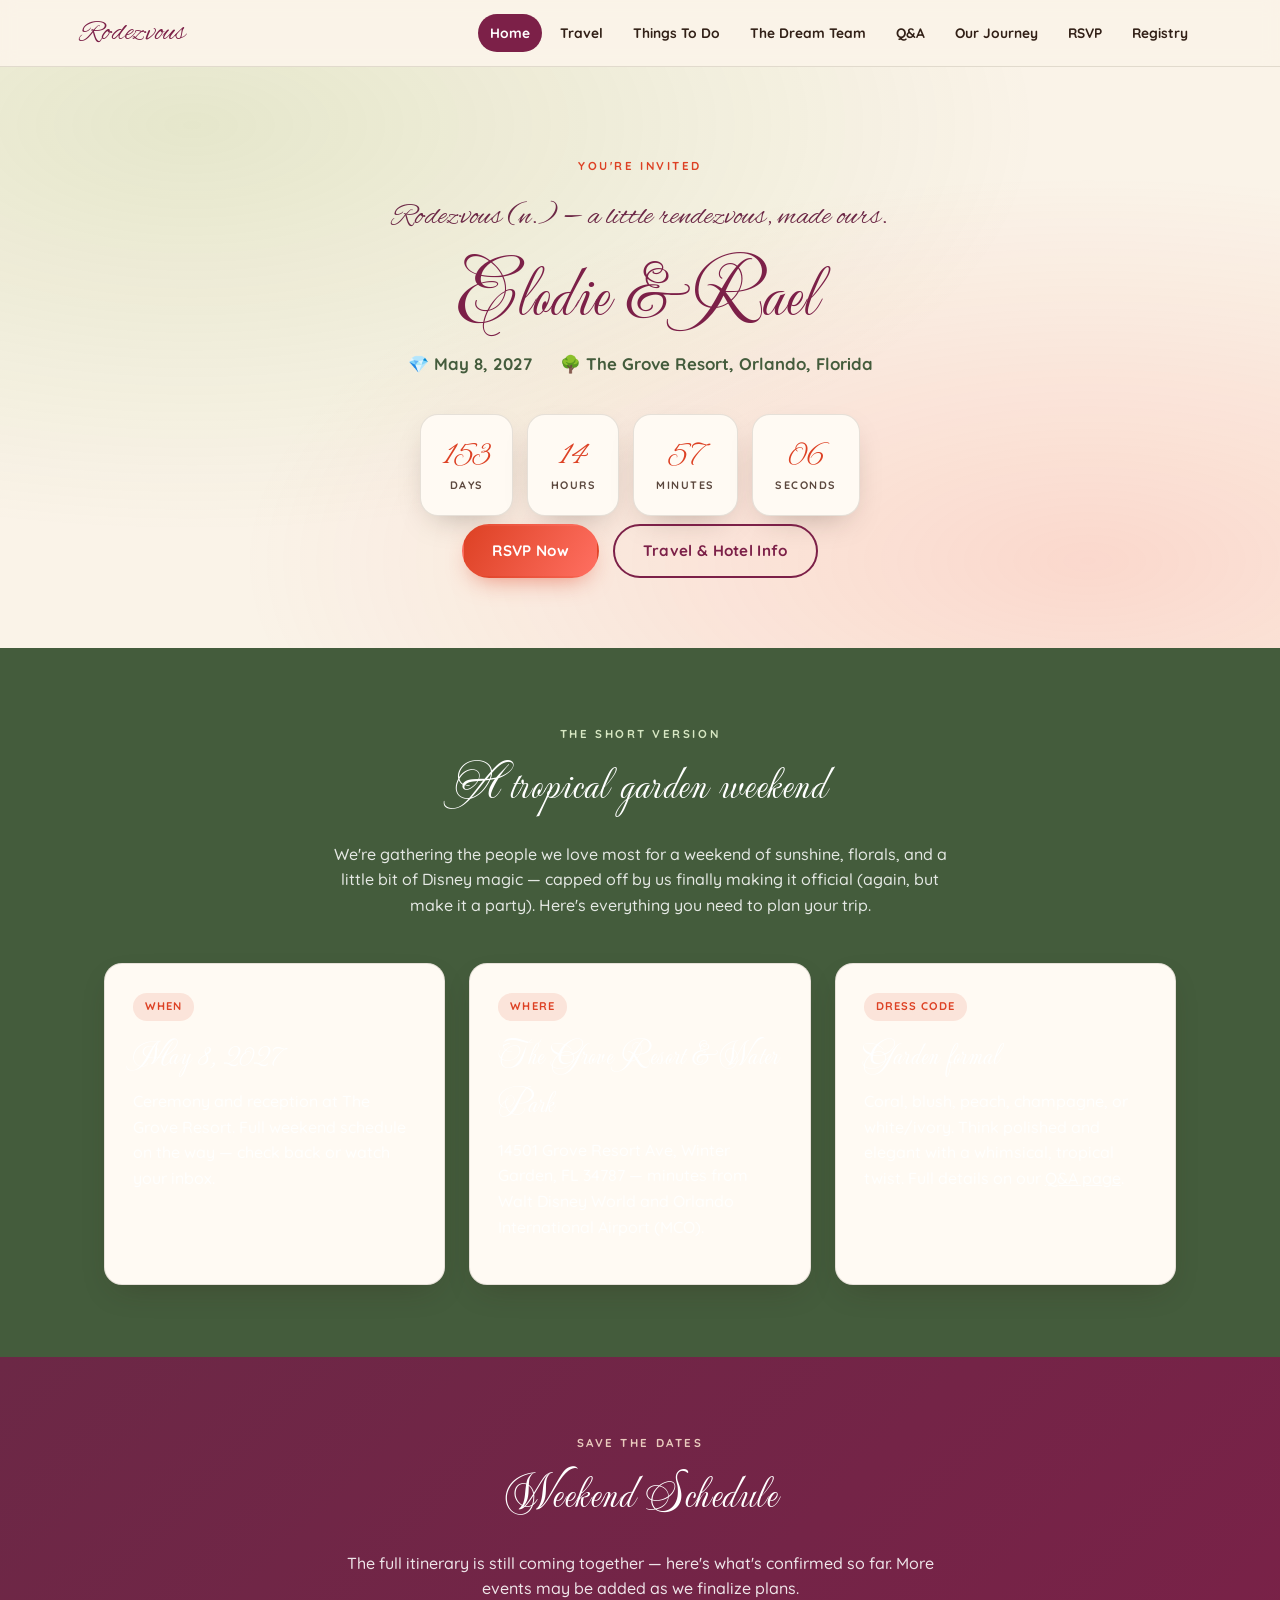
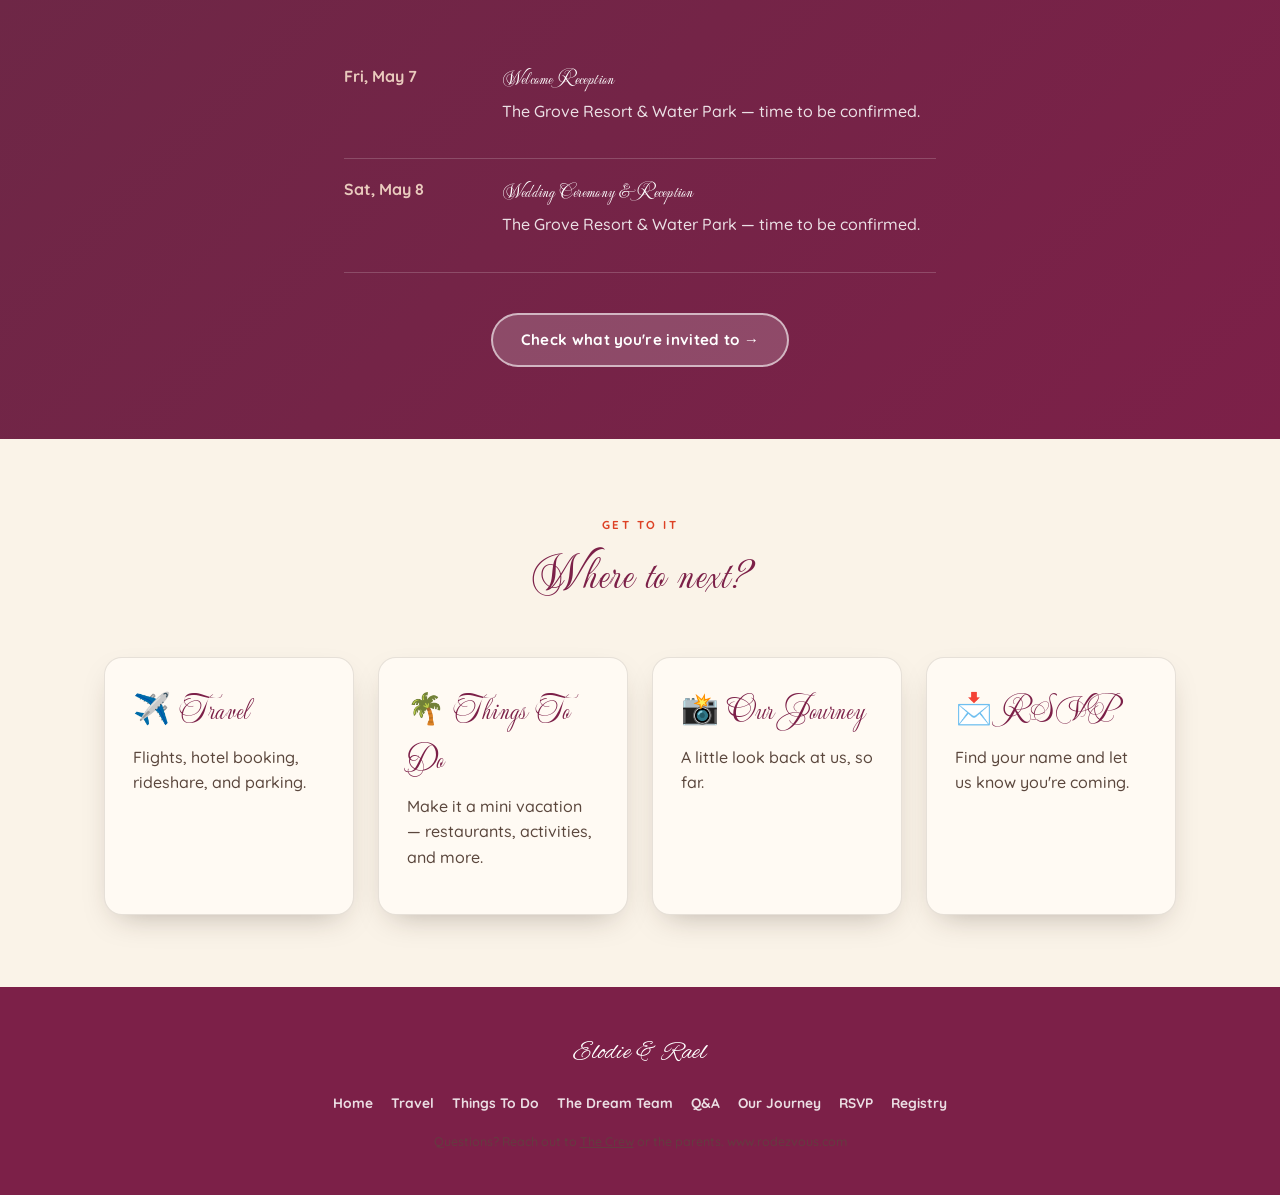
==== index.html @ 7ddf90a0 "Initial build: Ro·dez·vous wedding site for Elodie & Rael Static multi-page site (home, travel, thin" ====
<!DOCTYPE html>
<html lang="en">
<head>
<meta charset="UTF-8">
<meta name="viewport" content="width=device-width, initial-scale=1.0">
<title>Ro·dez·vous — Elodie &amp; Rael</title>
<meta name="description" content="Elodie Jean-Philippe &amp; Nathaniel &quot;Rael&quot; Rodriguez are getting married May 8, 2027 at The Grove Resort, Orlando, FL. Join us for our little rendezvous.">
<link rel="preconnect" href="https://fonts.googleapis.com">
<link rel="preconnect" href="https://fonts.gstatic.com" crossorigin>
<link href="https://fonts.googleapis.com/css2?family=Alex+Brush&family=Mea+Culpa&family=Quicksand:wght@500;600;700&display=swap" rel="stylesheet">
<link rel="stylesheet" href="css/style.css">
</head>
<body>

<header class="site-header">
  <nav class="nav wrap">
    <a class="brand" href="index.html">Ro·dez·vous</a>
    <button class="nav-toggle" aria-label="Toggle menu" aria-expanded="false">&#9776; Menu</button>
    <ul class="nav-links">
      <li><a href="index.html" aria-current="page">Home</a></li>
      <li><a href="travel.html">Travel</a></li>
      <li><a href="things-to-do.html">Things To Do</a></li>
      <li><a href="dream-team.html">The Dream Team</a></li>
      <li><a href="faq.html">Q&amp;A</a></li>
      <li><a href="gallery.html">Our Journey</a></li>
      <li><a href="rsvp.html">RSVP</a></li>
      <li><a href="registry.html">Registry</a></li>
    </ul>
  </nav>
</header>

<main>

  <section class="hero">
    <div class="wrap">
      <span class="eyebrow">You're invited</span>
      <span class="script-lg">Ro&middot;dez&middot;vous (n.) — a little rendezvous, made ours.</span>
      <h1>Elodie &amp; Rael</h1>

      <div class="hero-meta">
        <span>&#128142; May 8, 2027</span>
        <span>&#127795; The Grove Resort, Orlando, Florida</span>
      </div>

      <div class="countdown" data-countdown>
        <div class="unit"><span class="num" data-days>--</span><span class="label">Days</span></div>
        <div class="unit"><span class="num" data-hours>--</span><span class="label">Hours</span></div>
        <div class="unit"><span class="num" data-mins>--</span><span class="label">Minutes</span></div>
        <div class="unit"><span class="num" data-secs>--</span><span class="label">Seconds</span></div>
      </div>

      <div class="hero-actions">
        <a class="btn btn-primary" href="rsvp.html">RSVP Now</a>
        <a class="btn btn-outline" href="travel.html">Travel &amp; Hotel Info</a>
      </div>
    </div>
  </section>

  <section class="band-fern">
    <div class="wrap section-head">
      <span class="eyebrow">The short version</span>
      <h2>A tropical garden weekend</h2>
      <p>We're gathering the people we love most for a weekend of sunshine, florals, and a little bit of Disney magic — capped off by us finally making it official (again, but make it a party). Here's everything you need to plan your trip.</p>
    </div>
    <div class="wrap grid grid-3">
      <div class="card">
        <span class="tag">When</span>
        <h3>May 8, 2027</h3>
        <p>Ceremony and reception at The Grove Resort. Full weekend schedule on the way — check back or watch your inbox.</p>
      </div>
      <div class="card">
        <span class="tag">Where</span>
        <h3>The Grove Resort &amp; Water Park</h3>
        <p>14501 Grove Resort Ave, Winter Garden, FL 34787 — minutes from Walt Disney World and Orlando International Airport (MCO).</p>
      </div>
      <div class="card">
        <span class="tag">Dress code</span>
        <h3>Garden formal</h3>
        <p>Coral, blush, peach, champagne, or white/ivory. Think polished and elegant with a whimsical, tropical twist. Full details on our <a href="faq.html">Q&amp;A page</a>.</p>
      </div>
    </div>
  </section>

  <section class="band-plum">
    <div class="wrap section-head">
      <span class="eyebrow">Save the dates</span>
      <h2>Weekend Schedule</h2>
      <p>The full itinerary is still coming together — here's what's confirmed so far. More events may be added as we finalize plans.</p>
    </div>
    <div class="wrap" style="max-width:640px;">
      <ul class="timeline">
        <li>
          <span class="when">Fri, May 7</span>
          <div>
            <h3 style="font-size:1.2rem; margin-bottom:4px;">Welcome Reception</h3>
            <p style="color:rgba(255,255,255,0.86);">The Grove Resort &amp; Water Park — time to be confirmed.</p>
          </div>
        </li>
        <li>
          <span class="when">Sat, May 8</span>
          <div>
            <h3 style="font-size:1.2rem; margin-bottom:4px;">Wedding Ceremony &amp; Reception</h3>
            <p style="color:rgba(255,255,255,0.86);">The Grove Resort &amp; Water Park — time to be confirmed.</p>
          </div>
        </li>
      </ul>
      <div class="center mt-lg">
        <a class="btn btn-ghost" href="rsvp.html">Check what you're invited to &rarr;</a>
      </div>
    </div>
  </section>

  <section class="band-cream">
    <div class="wrap section-head">
      <span class="eyebrow">Get to it</span>
      <h2>Where to next?</h2>
    </div>
    <div class="wrap grid grid-4">
      <a class="card" href="travel.html" style="text-decoration:none;">
        <h3>&#9992;&#65039; Travel</h3>
        <p>Flights, hotel booking, rideshare, and parking.</p>
      </a>
      <a class="card" href="things-to-do.html" style="text-decoration:none;">
        <h3>&#127796; Things To Do</h3>
        <p>Make it a mini vacation — restaurants, activities, and more.</p>
      </a>
      <a class="card" href="gallery.html" style="text-decoration:none;">
        <h3>&#128248; Our Journey</h3>
        <p>A little look back at us, so far.</p>
      </a>
      <a class="card" href="rsvp.html" style="text-decoration:none;">
        <h3>&#128233; RSVP</h3>
        <p>Find your name and let us know you're coming.</p>
      </a>
    </div>
  </section>

</main>

<footer class="site-footer">
  <div class="wrap">
    <span class="script" style="font-family:var(--font-script); font-size:1.6rem;">Elodie &amp; Rael</span>
    <ul class="footer-links">
      <li><a href="index.html">Home</a></li>
      <li><a href="travel.html">Travel</a></li>
      <li><a href="things-to-do.html">Things To Do</a></li>
      <li><a href="dream-team.html">The Dream Team</a></li>
      <li><a href="faq.html">Q&amp;A</a></li>
      <li><a href="gallery.html">Our Journey</a></li>
      <li><a href="rsvp.html">RSVP</a></li>
      <li><a href="registry.html">Registry</a></li>
    </ul>
    <p class="fine">Questions? Reach out to <a href="dream-team.html">The Crew</a> or the parents. www.rodezvous.com</p>
  </div>
</footer>

<script src="js/main.js"></script>
</body>
</html>
---- css/style.css ----
/* ==========================================================================
   Ro·dez·vous — Elodie & Rael, May 8 2027
   Shared design system
   ========================================================================== */

:root {
  /* Palette — from the "Tropical Garden Party" mood board (Pantone refs) */
  --coral: #ff6f61;          /* Living Coral 16-1546 */
  --fiesta: #dd4124;         /* Fiesta 17-1564 */
  --honeysuckle: #d94f70;    /* Honeysuckle 17-1740 */
  --beetroot: #7c2048;       /* Beetroot Purple 18-2143 */
  --plum: #6c2846;           /* Magenta Purple 18-2328 */
  --greenery: #88b04b;       /* Greenery 15-0343 */
  --fern: #445c3c;           /* Fern Green 16-6339 */
  --beige: #e9cabd;          /* Beige 14-1118 */
  --cream: #faf3e8;          /* White Asparagus 12-0104 */

  --ink: #322017;
  --ink-soft: #5b473d;
  --paper: #fffaf3;
  --line: rgba(50, 32, 23, 0.12);

  --font-script: 'Alex Brush', cursive;
  --font-head: 'Mea Culpa', cursive;
  --font-body: 'Quicksand', sans-serif;

  --radius: 18px;
  --shadow: 0 12px 32px -14px rgba(50, 32, 23, 0.35);
  --wrap: 1120px;
}

* { box-sizing: border-box; }

html { scroll-behavior: smooth; }

body {
  margin: 0;
  background: var(--cream);
  color: var(--ink);
  font-family: var(--font-body);
  font-weight: 500;
  line-height: 1.6;
  -webkit-font-smoothing: antialiased;
}

img { max-width: 100%; display: block; }

a { color: inherit; }

.wrap {
  max-width: var(--wrap);
  margin: 0 auto;
  padding: 0 24px;
}

h1, h2, h3, .script {
  font-family: var(--font-head);
  font-weight: 400;
  margin: 0 0 0.4em;
  color: var(--beetroot);
  letter-spacing: 0.01em;
}

h1 { font-size: clamp(2.6rem, 6vw, 4.6rem); line-height: 1.1; }
h2 { font-size: clamp(2rem, 4.2vw, 3rem); }
h3 { font-size: clamp(1.4rem, 2.6vw, 1.9rem); }

.eyebrow {
  font-family: var(--font-body);
  font-weight: 700;
  text-transform: uppercase;
  letter-spacing: 0.22em;
  font-size: 0.72rem;
  color: var(--fiesta);
}

.script-lg {
  font-family: var(--font-script);
  font-weight: 400;
  color: var(--plum);
  font-size: clamp(1.3rem, 2.6vw, 1.9rem);
}

p { margin: 0 0 1em; color: var(--ink-soft); }

.lede {
  font-size: 1.1rem;
  max-width: 62ch;
}

/* ---------- buttons ---------- */
.btn {
  display: inline-flex;
  align-items: center;
  gap: 8px;
  font-family: var(--font-body);
  font-weight: 700;
  font-size: 0.95rem;
  letter-spacing: 0.02em;
  padding: 13px 28px;
  border-radius: 999px;
  border: 2px solid transparent;
  cursor: pointer;
  text-decoration: none;
  transition: transform 0.15s ease, box-shadow 0.15s ease, background 0.15s ease, color 0.15s ease;
}
.btn:hover { transform: translateY(-2px); }

.btn-primary {
  background: linear-gradient(120deg, var(--fiesta), var(--coral));
  color: #fff;
  box-shadow: 0 10px 24px -10px rgba(221, 65, 36, 0.6);
}
.btn-primary:hover { box-shadow: 0 14px 30px -10px rgba(221, 65, 36, 0.7); }

.btn-outline {
  background: transparent;
  border-color: var(--beetroot);
  color: var(--beetroot);
}
.btn-outline:hover { background: var(--beetroot); color: #fff; }

.btn-ghost {
  background: rgba(255, 255, 255, 0.18);
  border-color: rgba(255, 255, 255, 0.6);
  color: #fff;
}
.btn-ghost:hover { background: #fff; color: var(--beetroot); }

/* ---------- nav ---------- */
.site-header {
  position: sticky;
  top: 0;
  z-index: 50;
  background: rgba(250, 243, 232, 0.92);
  backdrop-filter: blur(8px);
  border-bottom: 1px solid var(--line);
}

.nav {
  display: flex;
  align-items: center;
  justify-content: space-between;
  padding: 14px 0;
}

.brand {
  font-family: var(--font-script);
  font-size: 1.8rem;
  color: var(--beetroot);
  text-decoration: none;
  line-height: 1;
}

.nav-links {
  display: flex;
  flex-wrap: wrap;
  gap: 4px 6px;
  list-style: none;
  margin: 0;
  padding: 0;
}

.nav-links a {
  display: inline-block;
  padding: 8px 12px;
  border-radius: 999px;
  text-decoration: none;
  font-weight: 700;
  font-size: 0.86rem;
  color: var(--ink);
  transition: background 0.15s ease, color 0.15s ease;
}

.nav-links a:hover,
.nav-links a[aria-current="page"] {
  background: var(--beetroot);
  color: #fff;
}

.nav-toggle {
  display: none;
  background: none;
  border: 2px solid var(--beetroot);
  border-radius: 10px;
  color: var(--beetroot);
  font-size: 1.1rem;
  padding: 8px 12px;
  cursor: pointer;
}

@media (max-width: 860px) {
  .nav-toggle { display: inline-block; }
  .nav-links {
    display: none;
    flex-direction: column;
    width: 100%;
    gap: 4px;
    padding-top: 12px;
  }
  .nav-links.open { display: flex; }
  .nav-links a { width: 100%; text-align: left; }
  .nav { flex-wrap: wrap; }
}

/* ---------- hero ---------- */
.hero {
  position: relative;
  overflow: hidden;
  padding: 90px 0 70px;
  text-align: center;
  background:
    radial-gradient(ellipse at 15% 10%, rgba(136, 176, 75, 0.18), transparent 55%),
    radial-gradient(ellipse at 85% 85%, rgba(255, 111, 97, 0.2), transparent 55%),
    var(--cream);
}

.hero .eyebrow { display: block; margin-bottom: 18px; }

.hero .script-lg { display: block; margin-bottom: 10px; }

.hero h1 { margin-bottom: 14px; }

.hero-meta {
  display: flex;
  flex-wrap: wrap;
  justify-content: center;
  gap: 10px 28px;
  font-weight: 700;
  color: var(--fern);
  margin: 18px 0 32px;
  font-size: 1.05rem;
}

.hero-meta span { display: inline-flex; align-items: center; gap: 8px; }

.hero-actions {
  display: flex;
  flex-wrap: wrap;
  gap: 14px;
  justify-content: center;
  margin-top: 8px;
}

/* ---------- countdown ---------- */
.countdown {
  display: flex;
  flex-wrap: wrap;
  justify-content: center;
  gap: 14px;
  margin: 36px 0 8px;
}

.countdown .unit {
  background: var(--paper);
  border: 1px solid var(--line);
  border-radius: var(--radius);
  padding: 18px 22px;
  min-width: 92px;
  box-shadow: var(--shadow);
}

.countdown .num {
  font-family: var(--font-head);
  font-size: 2.4rem;
  color: var(--fiesta);
  line-height: 1;
  display: block;
}

.countdown .label {
  font-size: 0.68rem;
  text-transform: uppercase;
  letter-spacing: 0.14em;
  font-weight: 700;
  color: var(--ink-soft);
}

/* ---------- sections / bands ---------- */
section { padding: 72px 0; }

.band-fern {
  background: var(--fern);
  color: #fff;
}
.band-fern h2, .band-fern h3, .band-fern .eyebrow, .band-fern .script-lg { color: #fff; }
.band-fern .eyebrow { color: #d7e7c3; }
.band-fern p { color: rgba(255, 255, 255, 0.86); }

.band-plum {
  background: linear-gradient(135deg, var(--plum), var(--beetroot));
  color: #fff;
}
.band-plum h2, .band-plum h3, .band-plum .script-lg { color: #fff; }
.band-plum .eyebrow { color: var(--beige); }
.band-plum p { color: rgba(255, 255, 255, 0.88); }

.band-cream { background: var(--cream); }
.band-paper { background: var(--paper); }

.section-head {
  text-align: center;
  max-width: 680px;
  margin: 0 auto 44px;
}

/* ---------- cards / grids ---------- */
.grid {
  display: grid;
  gap: 24px;
}
.grid-2 { grid-template-columns: repeat(2, 1fr); }
.grid-3 { grid-template-columns: repeat(3, 1fr); }
.grid-4 { grid-template-columns: repeat(4, 1fr); }

@media (max-width: 760px) {
  .grid-2, .grid-3, .grid-4 { grid-template-columns: 1fr; }
}

.card {
  background: var(--paper);
  border: 1px solid var(--line);
  border-radius: var(--radius);
  padding: 28px;
  box-shadow: var(--shadow);
}

.card h3 { margin-bottom: 10px; }

.tag {
  display: inline-block;
  font-size: 0.7rem;
  font-weight: 700;
  text-transform: uppercase;
  letter-spacing: 0.1em;
  padding: 5px 12px;
  border-radius: 999px;
  background: rgba(221, 65, 36, 0.12);
  color: var(--fiesta);
  margin-bottom: 10px;
}

.placeholder-note {
  border: 1.5px dashed var(--fiesta);
  background: rgba(255, 111, 97, 0.08);
  border-radius: 12px;
  padding: 14px 18px;
  font-size: 0.88rem;
  color: var(--fiesta);
  font-weight: 700;
}

/* ---------- FAQ ---------- */
.faq-item {
  border-bottom: 1px solid var(--line);
  padding: 26px 0;
}
.faq-item h3 { font-family: var(--font-script); font-size: 1.7rem; color: var(--honeysuckle); margin-bottom: 8px; }

/* ---------- timeline (schedule) ---------- */
.timeline { list-style: none; margin: 0; padding: 0; }
.timeline li {
  display: grid;
  grid-template-columns: 140px 1fr;
  gap: 18px;
  padding: 18px 0;
  border-bottom: 1px solid rgba(255, 255, 255, 0.18);
}
.timeline .when { font-weight: 700; color: var(--beige); }
@media (max-width: 600px) {
  .timeline li { grid-template-columns: 1fr; gap: 4px; }
}

/* ---------- gallery ---------- */
.gallery {
  columns: 3 260px;
  column-gap: 18px;
}
.gallery figure {
  margin: 0 0 18px;
  break-inside: avoid;
  border-radius: var(--radius);
  overflow: hidden;
  box-shadow: var(--shadow);
  opacity: 0;
  transform: translateY(24px);
  transition: opacity 0.6s ease, transform 0.6s ease;
}
.gallery figure.in-view { opacity: 1; transform: translateY(0); }

.photo-placeholder {
  aspect-ratio: 4 / 5;
  display: flex;
  align-items: center;
  justify-content: center;
  background: linear-gradient(150deg, var(--beige), var(--coral) 130%);
  color: #fff;
  font-family: var(--font-script);
  font-size: 1.6rem;
  text-align: center;
  padding: 20px;
}

/* ---------- team ---------- */
.team-card { text-align: center; }
.team-photo {
  width: 100%;
  aspect-ratio: 1;
  border-radius: 50%;
  overflow: hidden;
  margin: 0 auto 16px;
  border: 4px solid var(--paper);
  box-shadow: var(--shadow);
}
.team-photo .photo-placeholder { border-radius: 50%; }

/* ---------- RSVP ---------- */
.rsvp-search {
  max-width: 520px;
  margin: 0 auto;
  position: relative;
}
.rsvp-search input[type="text"] {
  width: 100%;
  font-family: var(--font-body);
  font-size: 1.05rem;
  font-weight: 700;
  padding: 16px 20px;
  border-radius: 999px;
  border: 2px solid var(--beetroot);
  background: var(--paper);
  color: var(--ink);
}
.rsvp-search input[type="text"]:focus { outline: 3px solid var(--coral); outline-offset: 2px; }

.rsvp-suggestions {
  position: absolute;
  top: calc(100% + 8px);
  left: 0;
  right: 0;
  background: var(--paper);
  border: 1px solid var(--line);
  border-radius: 14px;
  box-shadow: var(--shadow);
  overflow: hidden;
  z-index: 20;
}
.rsvp-suggestions button {
  display: block;
  width: 100%;
  text-align: left;
  padding: 12px 18px;
  background: none;
  border: none;
  font-family: var(--font-body);
  font-weight: 700;
  font-size: 0.95rem;
  cursor: pointer;
}
.rsvp-suggestions button:hover { background: var(--beige); }

.event-card {
  background: var(--paper);
  border: 1px solid var(--line);
  border-radius: var(--radius);
  padding: 26px;
  margin-bottom: 20px;
  box-shadow: var(--shadow);
}

.field { margin-bottom: 16px; }
.field label {
  display: block;
  font-weight: 700;
  font-size: 0.86rem;
  margin-bottom: 6px;
  color: var(--fern);
}
.field select,
.field input[type="text"],
.field input[type="number"],
.field textarea {
  width: 100%;
  padding: 11px 14px;
  border-radius: 10px;
  border: 1.5px solid var(--line);
  font-family: var(--font-body);
  font-weight: 600;
  background: #fff;
  color: var(--ink);
}
.radio-row { display: flex; gap: 18px; flex-wrap: wrap; }
.radio-row label { display: flex; align-items: center; gap: 6px; font-weight: 700; }

.rsvp-status {
  padding: 14px 18px;
  border-radius: 12px;
  font-weight: 700;
  margin-top: 18px;
}
.rsvp-status.ok { background: rgba(136, 176, 75, 0.18); color: #3e5a22; }
.rsvp-status.err { background: rgba(221, 65, 36, 0.12); color: var(--fiesta); }

/* ---------- footer ---------- */
.site-footer {
  background: var(--beetroot);
  color: rgba(255, 255, 255, 0.85);
  padding: 46px 0 30px;
  text-align: center;
}
.site-footer .script { color: #fff; }
.site-footer a { text-decoration: underline; }
.footer-links {
  display: flex;
  flex-wrap: wrap;
  justify-content: center;
  gap: 6px 18px;
  margin: 18px 0;
  list-style: none;
  padding: 0;
  font-weight: 700;
  font-size: 0.86rem;
}
.footer-links a { text-decoration: none; }
.footer-links a:hover { text-decoration: underline; }
.fine { font-size: 0.78rem; opacity: 0.7; margin-top: 18px; }

/* ---------- misc ---------- */
.divider {
  width: 64px;
  height: 3px;
  background: var(--coral);
  border-radius: 3px;
  margin: 18px auto;
  border: none;
}
.center { text-align: center; }
.stack { display: flex; flex-direction: column; gap: 10px; }
.mt-lg { margin-top: 40px; }
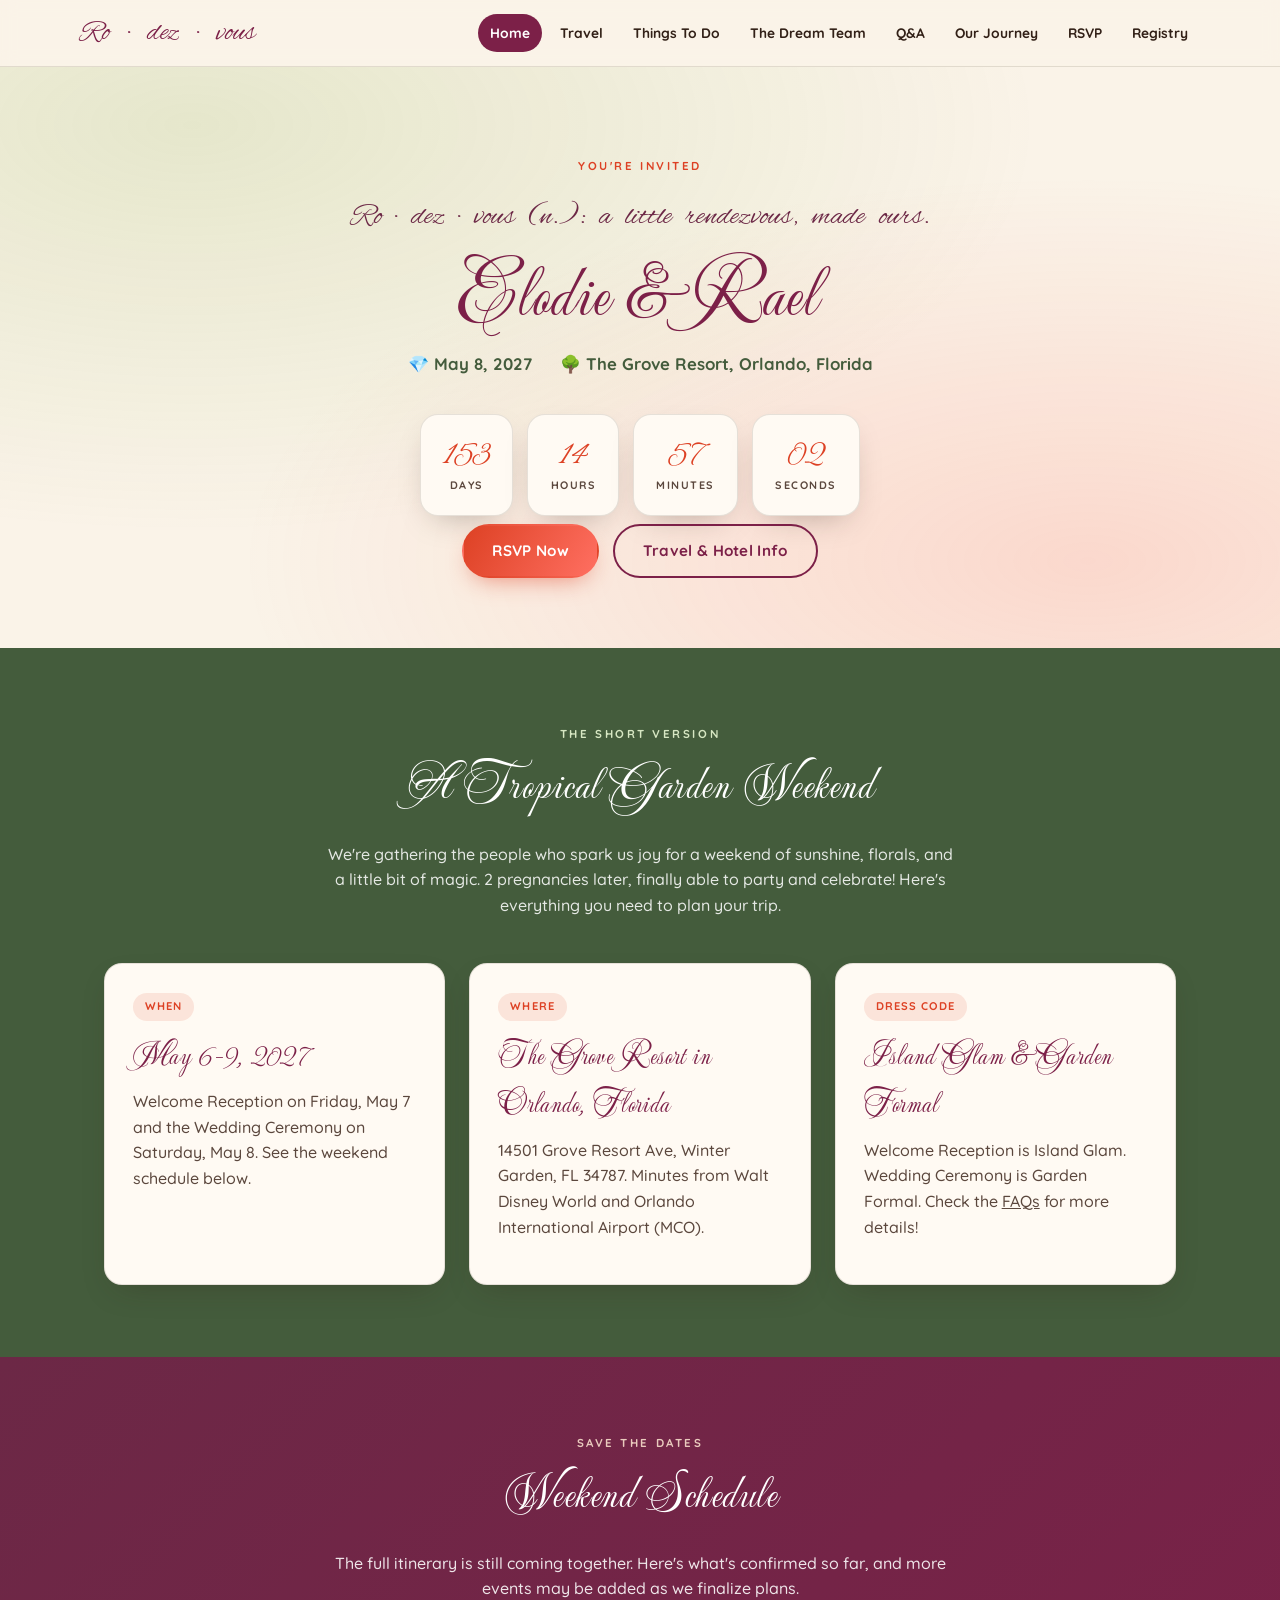
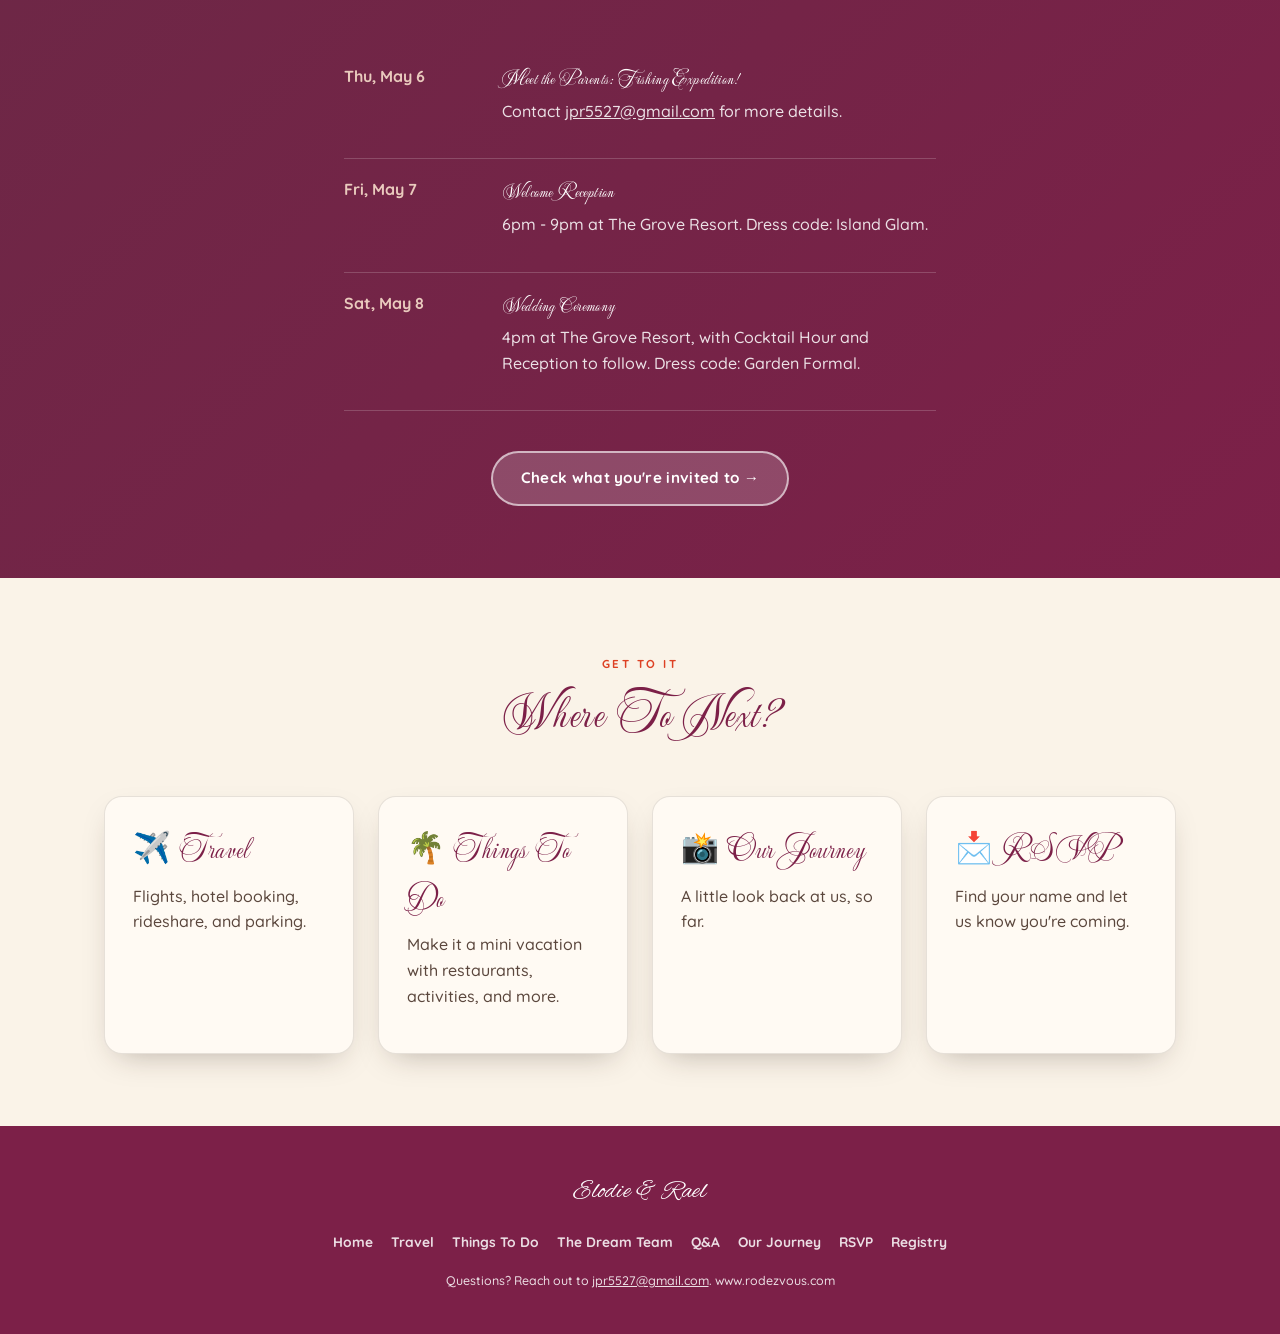
==== commit f882b803: "Apply wedding site copy and layout updates - Space out the Ro · dez · vous brand and remove "& Water" ====
--- a/index.html
+++ b/index.html
@@ -3,7 +3,7 @@
 <head>
 <meta charset="UTF-8">
 <meta name="viewport" content="width=device-width, initial-scale=1.0">
-<title>Ro·dez·vous — Elodie &amp; Rael</title>
+<title>Ro · dez · vous | Elodie &amp; Rael</title>
 <meta name="description" content="Elodie Jean-Philippe &amp; Nathaniel &quot;Rael&quot; Rodriguez are getting married May 8, 2027 at The Grove Resort, Orlando, FL. Join us for our little rendezvous.">
 <link rel="preconnect" href="https://fonts.googleapis.com">
 <link rel="preconnect" href="https://fonts.gstatic.com" crossorigin>
@@ -14,7 +14,7 @@
 
 <header class="site-header">
   <nav class="nav wrap">
-    <a class="brand" href="index.html">Ro·dez·vous</a>
+    <a class="brand" href="index.html">Ro · dez · vous</a>
     <button class="nav-toggle" aria-label="Toggle menu" aria-expanded="false">&#9776; Menu</button>
     <ul class="nav-links">
       <li><a href="index.html" aria-current="page">Home</a></li>
@@ -34,7 +34,7 @@
   <section class="hero">
     <div class="wrap">
       <span class="eyebrow">You're invited</span>
-      <span class="script-lg">Ro&middot;dez&middot;vous (n.) — a little rendezvous, made ours.</span>
+      <span class="script-lg">Ro &middot; dez &middot; vous (n.): a little rendezvous, made ours.</span>
       <h1>Elodie &amp; Rael</h1>
 
       <div class="hero-meta">
@@ -59,24 +59,24 @@
   <section class="band-fern">
     <div class="wrap section-head">
       <span class="eyebrow">The short version</span>
-      <h2>A tropical garden weekend</h2>
-      <p>We're gathering the people we love most for a weekend of sunshine, florals, and a little bit of Disney magic — capped off by us finally making it official (again, but make it a party). Here's everything you need to plan your trip.</p>
+      <h2>A Tropical Garden Weekend</h2>
+      <p>We're gathering the people who spark us joy for a weekend of sunshine, florals, and a little bit of magic. 2 pregnancies later, finally able to party and celebrate! Here's everything you need to plan your trip.</p>
     </div>
     <div class="wrap grid grid-3">
       <div class="card">
         <span class="tag">When</span>
-        <h3>May 8, 2027</h3>
-        <p>Ceremony and reception at The Grove Resort. Full weekend schedule on the way — check back or watch your inbox.</p>
+        <h3>May 6-9, 2027</h3>
+        <p>Welcome Reception on Friday, May 7 and the Wedding Ceremony on Saturday, May 8. See the weekend schedule below.</p>
       </div>
       <div class="card">
         <span class="tag">Where</span>
-        <h3>The Grove Resort &amp; Water Park</h3>
-        <p>14501 Grove Resort Ave, Winter Garden, FL 34787 — minutes from Walt Disney World and Orlando International Airport (MCO).</p>
+        <h3>The Grove Resort in Orlando, Florida</h3>
+        <p>14501 Grove Resort Ave, Winter Garden, FL 34787. Minutes from Walt Disney World and Orlando International Airport (MCO).</p>
       </div>
       <div class="card">
-        <span class="tag">Dress code</span>
-        <h3>Garden formal</h3>
-        <p>Coral, blush, peach, champagne, or white/ivory. Think polished and elegant with a whimsical, tropical twist. Full details on our <a href="faq.html">Q&amp;A page</a>.</p>
+        <span class="tag">Dress Code</span>
+        <h3>Island Glam &amp; Garden Formal</h3>
+        <p>Welcome Reception is Island Glam. Wedding Ceremony is Garden Formal. Check the <a href="faq.html">FAQs</a> for more details!</p>
       </div>
     </div>
   </section>
@@ -85,22 +85,29 @@
     <div class="wrap section-head">
       <span class="eyebrow">Save the dates</span>
       <h2>Weekend Schedule</h2>
-      <p>The full itinerary is still coming together — here's what's confirmed so far. More events may be added as we finalize plans.</p>
+      <p>The full itinerary is still coming together. Here's what's confirmed so far, and more events may be added as we finalize plans.</p>
     </div>
     <div class="wrap" style="max-width:640px;">
       <ul class="timeline">
         <li>
+          <span class="when">Thu, May 6</span>
+          <div>
+            <h3 style="font-size:1.2rem; margin-bottom:4px;">Meet the Parents: Fishing Expedition!</h3>
+            <p style="color:rgba(255,255,255,0.86);">Contact <a href="mailto:jpr5527@gmail.com">jpr5527@gmail.com</a> for more details.</p>
+          </div>
+        </li>
+        <li>
           <span class="when">Fri, May 7</span>
           <div>
             <h3 style="font-size:1.2rem; margin-bottom:4px;">Welcome Reception</h3>
-            <p style="color:rgba(255,255,255,0.86);">The Grove Resort &amp; Water Park — time to be confirmed.</p>
+            <p style="color:rgba(255,255,255,0.86);">6pm - 9pm at The Grove Resort. Dress code: Island Glam.</p>
           </div>
         </li>
         <li>
           <span class="when">Sat, May 8</span>
           <div>
-            <h3 style="font-size:1.2rem; margin-bottom:4px;">Wedding Ceremony &amp; Reception</h3>
-            <p style="color:rgba(255,255,255,0.86);">The Grove Resort &amp; Water Park — time to be confirmed.</p>
+            <h3 style="font-size:1.2rem; margin-bottom:4px;">Wedding Ceremony</h3>
+            <p style="color:rgba(255,255,255,0.86);">4pm at The Grove Resort, with Cocktail Hour and Reception to follow. Dress code: Garden Formal.</p>
           </div>
         </li>
       </ul>
@@ -113,7 +120,7 @@
   <section class="band-cream">
     <div class="wrap section-head">
       <span class="eyebrow">Get to it</span>
-      <h2>Where to next?</h2>
+      <h2>Where To Next?</h2>
     </div>
     <div class="wrap grid grid-4">
       <a class="card" href="travel.html" style="text-decoration:none;">
@@ -122,7 +129,7 @@
       </a>
       <a class="card" href="things-to-do.html" style="text-decoration:none;">
         <h3>&#127796; Things To Do</h3>
-        <p>Make it a mini vacation — restaurants, activities, and more.</p>
+        <p>Make it a mini vacation with restaurants, activities, and more.</p>
       </a>
       <a class="card" href="gallery.html" style="text-decoration:none;">
         <h3>&#128248; Our Journey</h3>
@@ -150,7 +157,7 @@
       <li><a href="rsvp.html">RSVP</a></li>
       <li><a href="registry.html">Registry</a></li>
     </ul>
-    <p class="fine">Questions? Reach out to <a href="dream-team.html">The Crew</a> or the parents. www.rodezvous.com</p>
+    <p class="fine">Questions? Reach out to <a href="mailto:jpr5527@gmail.com">jpr5527@gmail.com</a>. www.rodezvous.com</p>
   </div>
 </footer>
 
--- a/css/style.css
+++ b/css/style.css
@@ -1,5 +1,5 @@
 /* ==========================================================================
-   Ro·dez·vous — Elodie & Rael, May 8 2027
+   Ro · dez · vous | Elodie & Rael, May 8 2027
    Shared design system
    ========================================================================== */
 
@@ -79,6 +79,7 @@
   font-weight: 400;
   color: var(--plum);
   font-size: clamp(1.3rem, 2.6vw, 1.9rem);
+  word-spacing: 0.25em;
 }
 
 p { margin: 0 0 1em; color: var(--ink-soft); }
@@ -150,6 +151,7 @@
   color: var(--beetroot);
   text-decoration: none;
   line-height: 1;
+  word-spacing: 0.4em; /* keeps the dots in Ro · dez · vous from blending into the script letters */
 }
 
 .nav-links {
@@ -286,6 +288,10 @@
 .band-fern h2, .band-fern h3, .band-fern .eyebrow, .band-fern .script-lg { color: #fff; }
 .band-fern .eyebrow { color: #d7e7c3; }
 .band-fern p { color: rgba(255, 255, 255, 0.86); }
+/* Cards sit on a cream/paper surface, so keep their text dark inside the green band */
+.band-fern .card { color: var(--ink); }
+.band-fern .card h3 { color: var(--beetroot); }
+.band-fern .card p { color: var(--ink-soft); }
 
 .band-plum {
   background: linear-gradient(135deg, var(--plum), var(--beetroot));
@@ -356,6 +362,8 @@
   padding: 26px 0;
 }
 .faq-item h3 { font-family: var(--font-script); font-size: 1.7rem; color: var(--honeysuckle); margin-bottom: 8px; }
+.faq-day { margin-top: 14px; }
+.faq-day p { margin: 4px 0 0; }
 
 /* ---------- timeline (schedule) ---------- */
 .timeline { list-style: none; margin: 0; padding: 0; }
@@ -413,6 +421,15 @@
   box-shadow: var(--shadow);
 }
 .team-photo .photo-placeholder { border-radius: 50%; }
+.group-photo {
+  max-width: 820px;
+  margin: 40px auto 0;
+  border-radius: var(--radius);
+  overflow: hidden;
+  box-shadow: var(--shadow);
+}
+.group-photo .photo-placeholder { aspect-ratio: 16 / 9; }
+.group-photo img { width: 100%; }
 
 /* ---------- RSVP ---------- */
 .rsvp-search {
@@ -523,7 +540,8 @@
 }
 .footer-links a { text-decoration: none; }
 .footer-links a:hover { text-decoration: underline; }
-.fine { font-size: 0.78rem; opacity: 0.7; margin-top: 18px; }
+.fine { font-size: 0.78rem; margin-top: 18px; color: rgba(255, 255, 255, 0.85); }
+.fine a { color: inherit; }
 
 /* ---------- misc ---------- */
 .divider {
